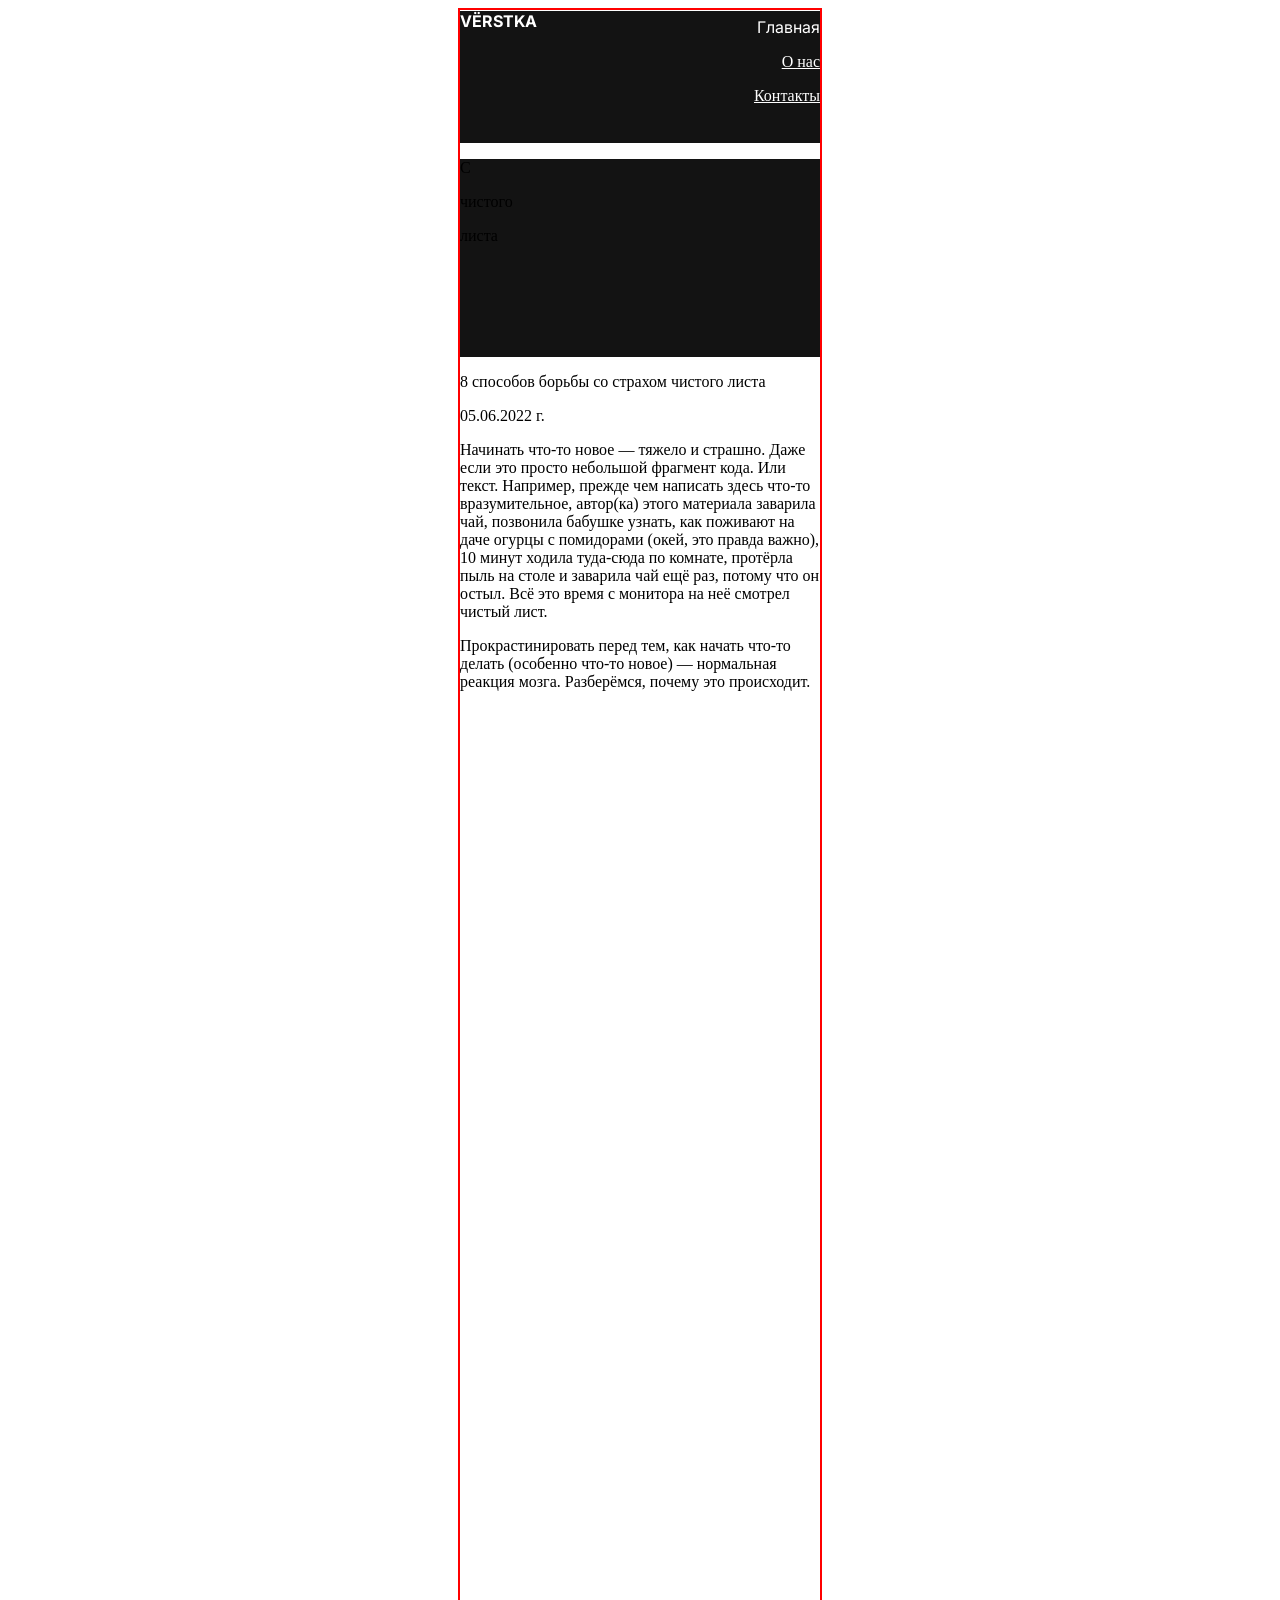
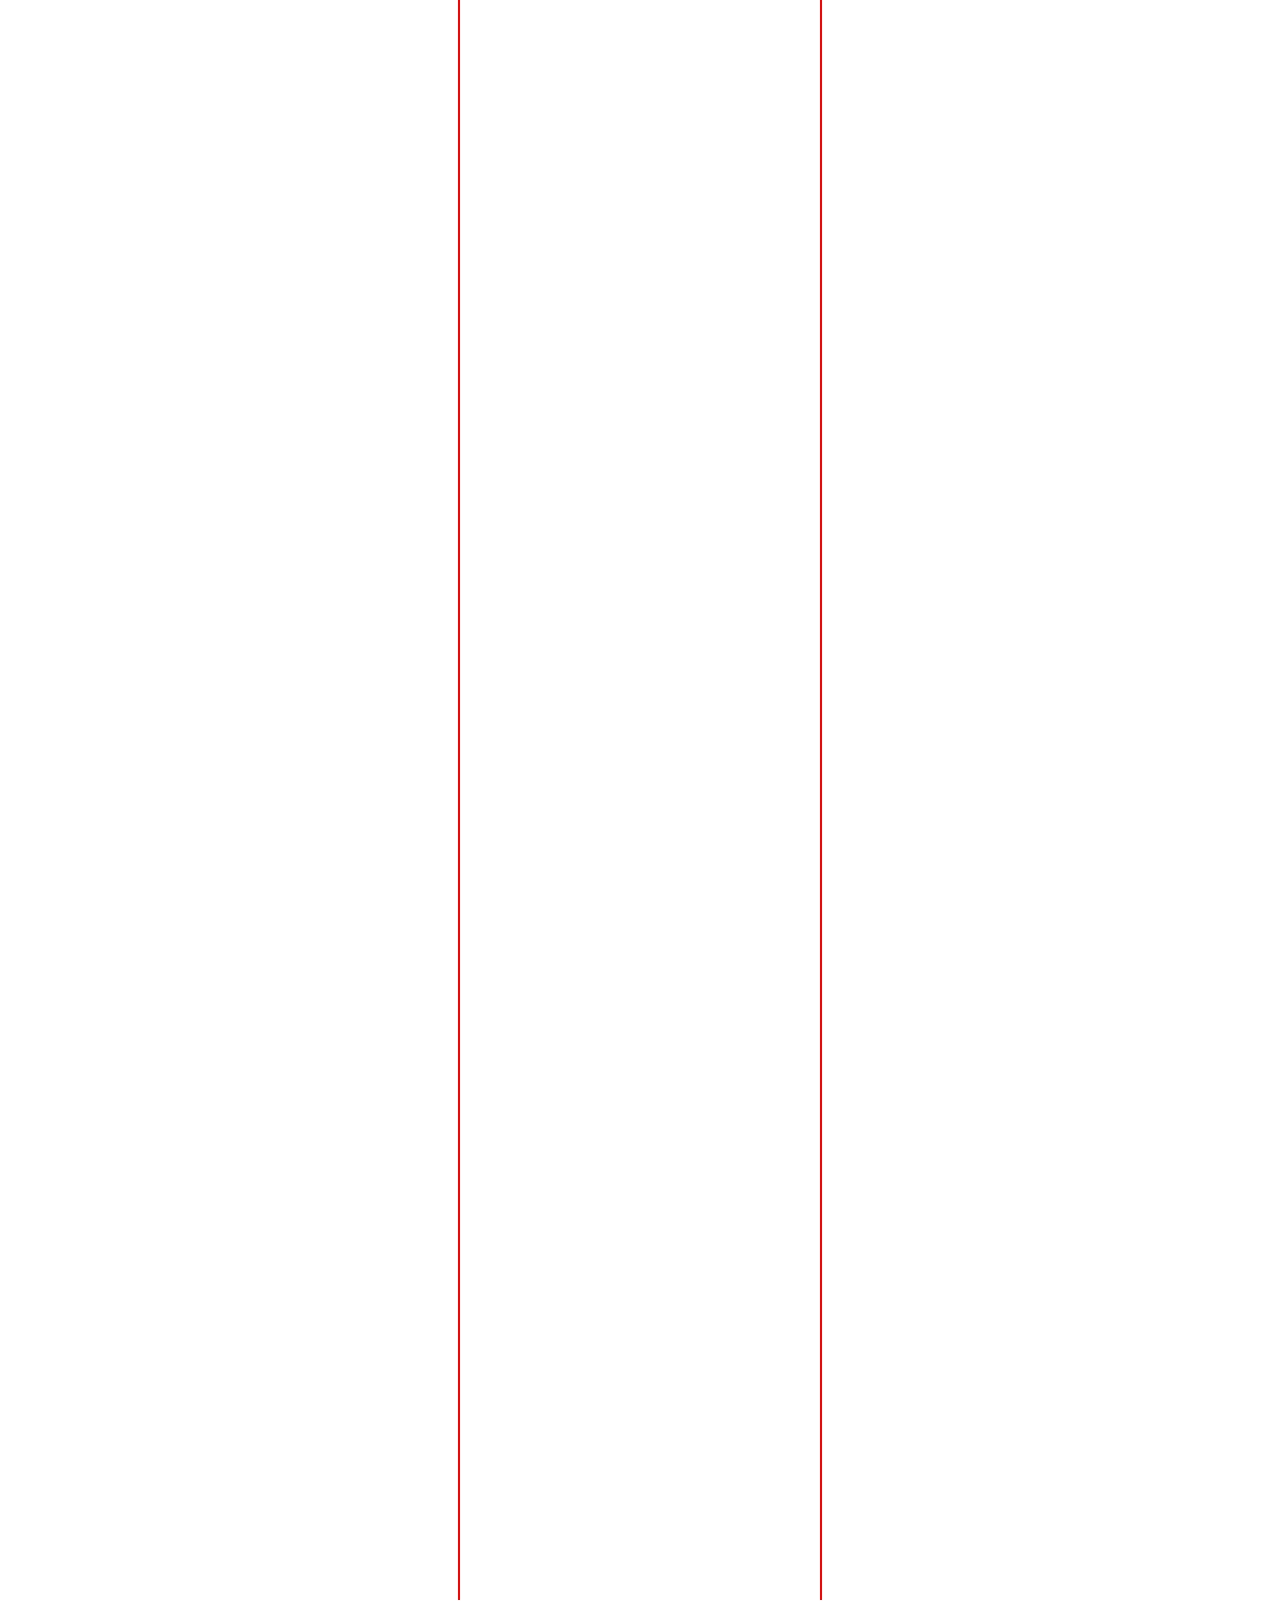
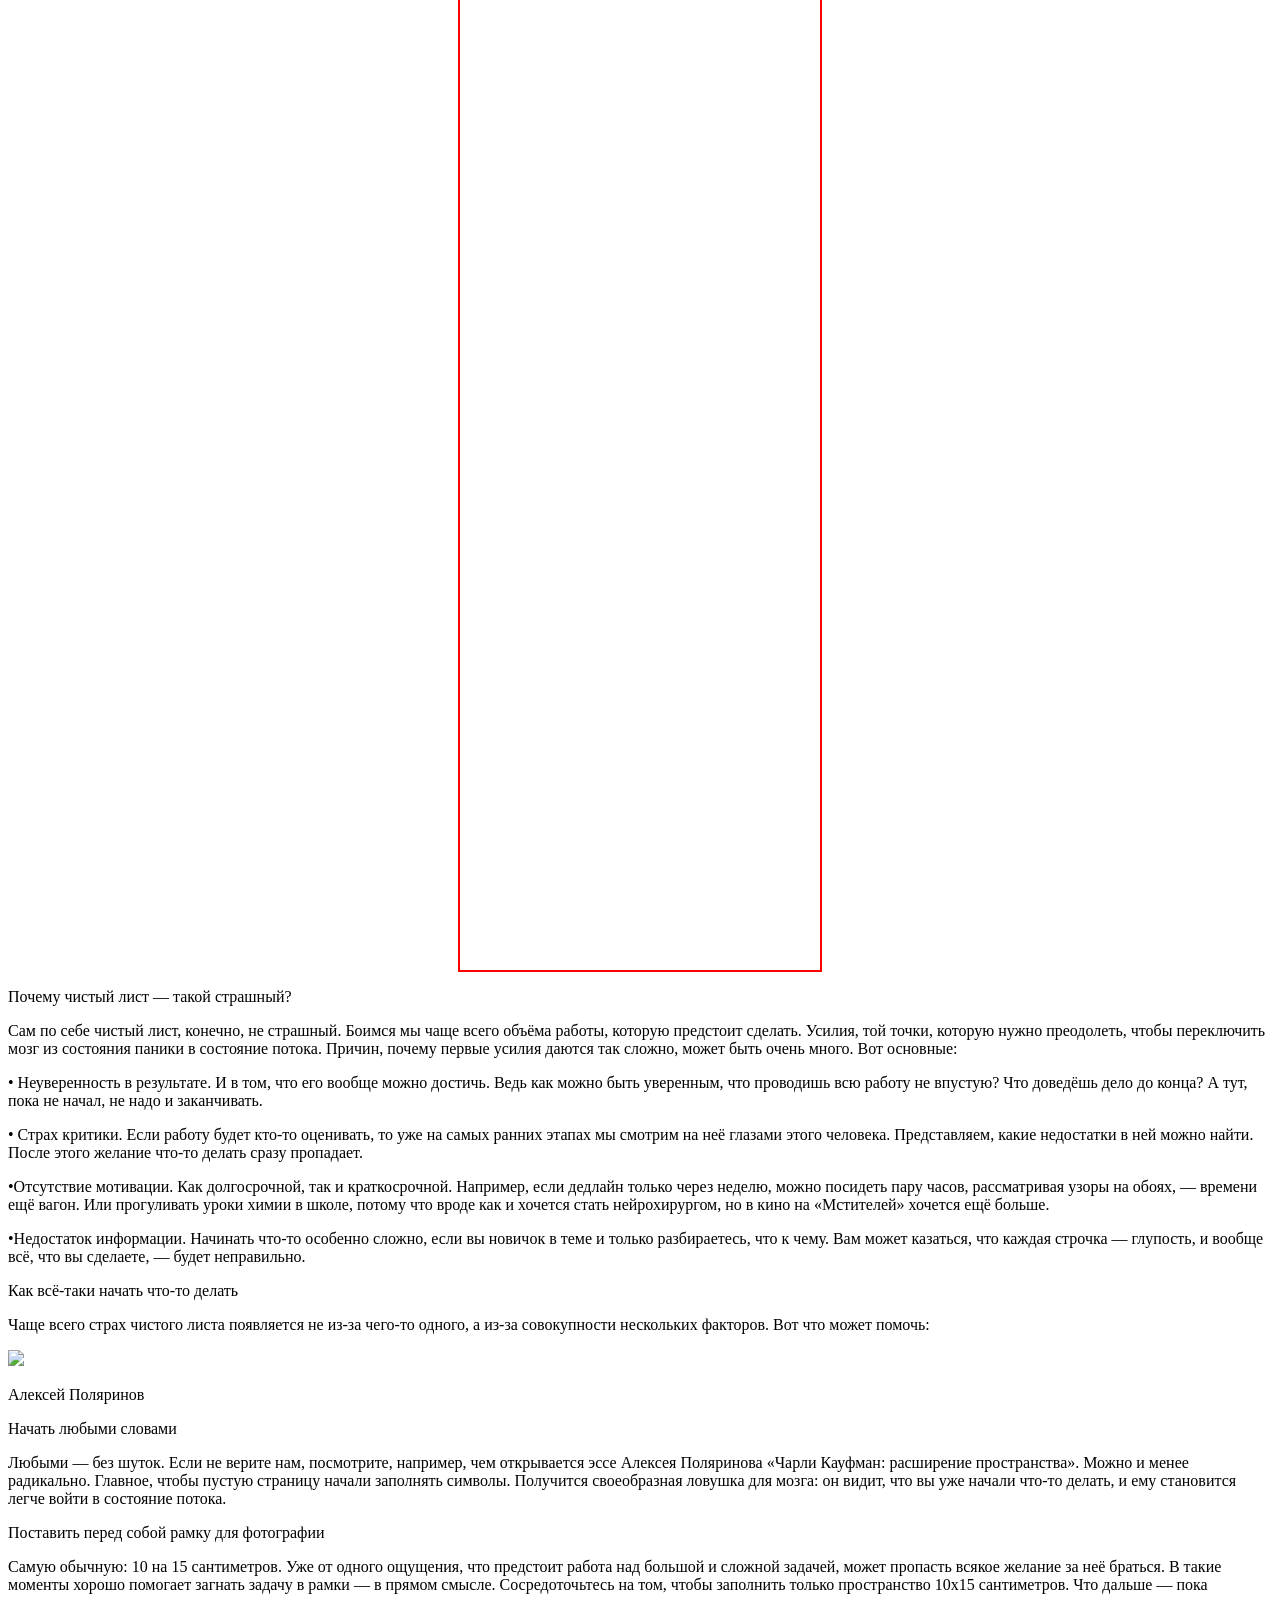
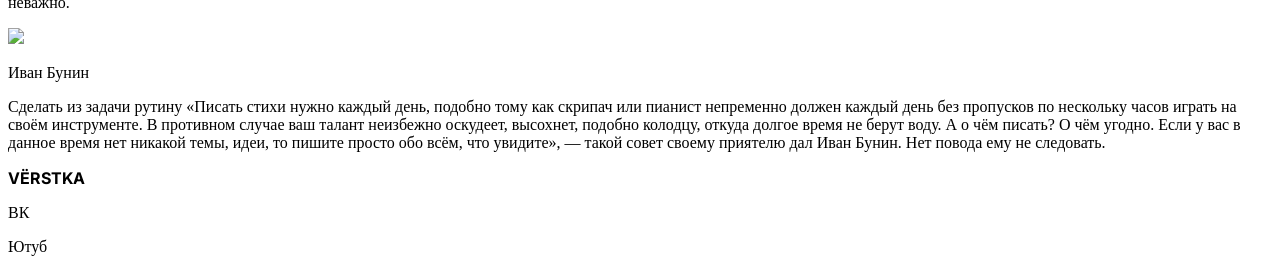
==== index.html @ 309ac6ca "Add files via upload" ====
<!DOCTYPE html>
<html>
<head>
	<meta charset="utf-8">
	<meta name="viewport" content="width=device-width, initial-scale=1">
	<title>#1 C чистого листа</title>
	<link rel="stylesheet" type="text/css" 
	href="orange.css">
	<link rel="preconnect" href="https://fonts.googleapis.com">
	<link rel="preconnect" href="https://fonts.gstatic.com" crossorigin>
	<link href="https://fonts.googleapis.com/css2?family=Inter:ital,opsz,wght@0,14..32,100..900;1,14..32,100..900&display=swap" rel="stylesheet">
	<meta charset="utf-8">
	<meta name="viewport" content="width=device-width, initial-scale=1">
</head>
<body  >
<div class="body">
		<div class="header">
	<p class="VЁRSTKA">VЁRSTKA</p>
	<p class="right" class="">Главная</p>
	<p class="header-text" class="">О нас</p>
	<p class="header-text" class="">Контакты</p>
</div>
	<div class="title">
	<p class="title-maintext">С</p>	
	<p class="title-text">чистого</p>
	<p class="title-minitext">листа</p>
</div>
<div class="black-content">
	<p class="black-text">8 способов борьбы со страхом чистого листа</p>
	<p class="black-data">05.06.2022 г.</p>
	<p class="black-info">Начинать что-то новое — тяжело и страшно. Даже если это просто небольшой фрагмент кода. Или текст. Например, прежде чем написать здесь что-то вразумительное, автор(ка) этого материала заварила чай, позвонила бабушке узнать, как поживают на даче огурцы с помидорами (окей, это правда важно), 10 минут ходила туда-сюда по комнате, протёрла пыль на столе и заварила чай ещё раз, потому что он остыл. Всё это время с монитора на неё смотрел чистый лист.</p>
	<p class="black-footer">Прокрастинировать перед тем, как начать что-то делать (особенно что-то новое) — нормальная реакция мозга. Разберёмся, почему это происходит.</p>
</div>
	</div>
	<div class="yellow-content">
	<p class="yellow-title">Почему чистый лист
— такой cтрашный?</p>
	<p class="yellow-info">Сам по себе чистый лист, конечно, не страшный. Боимся мы чаще всего объёма работы, которую предстоит сделать. Усилия, той точки, которую нужно преодолеть, чтобы переключить мозг из состояния паники в состояние потока. Причин, почему первые усилия даются так сложно, может быть очень много. Вот основные:</p>
	<p class="yellow-text">&bull; Неуверенность в результате. И в том, что его вообще можно достичь. Ведь как можно быть уверенным, что проводишь всю работу не впустую? Что доведёшь дело до конца? А тут, пока не начал, не надо и заканчивать.</p>
	<p class="yellow-text">&bull; Страх критики. Если работу будет кто-то оценивать, то уже на самых ранних этапах мы смотрим на неё глазами этого человека. Представляем, какие недостатки в ней можно найти. После этого желание что-то делать сразу пропадает.</p>
	<p class="yellow-text">&bull;Отсутствие мотивации. Как долгосрочной, так и краткосрочной. Например, если дедлайн только через неделю, можно посидеть пару часов, рассматривая узоры на обоях, — времени ещё вагон. Или прогуливать уроки химии в школе, потому что вроде как и хочется стать нейрохирургом, но в кино на «Мстителей» хочется ещё больше. </p>
	<p class="yellow-text">&bull;Недостаток информации. Начинать что-то особенно сложно, если вы новичок в теме и только разбираетесь, что к чему. Вам может казаться, что каждая строчка — глупость, и вообще всё, что вы сделаете, — будет неправильно.</p>
</div>
<div class="black-contents">
		<p class="black-title">Как всё-таки начать
	что-то делать</p>
	<p class="black-minitext">Чаще всего страх чистого листа появляется не из-за чего-то одного, а из-за совокупности нескольких факторов. Вот что может помочь:</p>
	<div class="panel-1">
		<img class="panel-img" src="https://avatars.mds.yandex.net/i?id=556b0f1dc5776947f7e5a7aef8f7756a_l-5235529-images-thumbs&n=13">
		<p class="panel-text">Алексей Поляринов</p>
		<p class="panel-info">Начать любыми словами</p>
		<p class="panel-info">Любыми — без шуток. Если не верите нам, посмотрите, например, чем открывается эссе Алексея Поляринова «Чарли Кауфман: расширение пространства». Можно и менее радикально. Главное, чтобы пустую страницу начали заполнять символы. Получится своеобразная ловушка для мозга: он видит, что вы уже начали что-то делать, и ему становится легче войти в состояние потока.</p>
	</div>
	<div class="panel-2">
		<p class="panel-info2">Поставить перед собой рамку для фотографии</p>
		<p class="panel-info">Самую обычную: 10 на 15 сантиметров. Уже от одного ощущения, что предстоит работа над большой и сложной задачей, может пропасть всякое желание за неё браться. В такие моменты хорошо помогает загнать задачу в рамки — в прямом смысле. Сосредоточьтесь на том, чтобы заполнить только пространство 10х15 сантиметров. Что дальше — пока неважно.</p>
	</div>
	<div class="panel-3">
		<img class="panel-img" src="https://dasart.ru/userdata/image/0b/46/0b465e1678a9b79bf3936482d8c71673.jpg">
		<p class="panel-text">Иван Бунин</p>
		<p class="panel-info">Сделать из задачи рутину
«Писать стихи нужно каждый день, подобно тому как скрипач или пианист непременно должен каждый день без пропусков по нескольку часов играть на своём инструменте. В противном случае ваш талант неизбежно оскудеет, высохнет, подобно колодцу, откуда долгое время не берут воду. А о чём писать? О чём угодно. Если у вас в данное время нет никакой темы, идеи, то пишите просто обо всём, что увидите», — такой совет своему приятелю дал Иван Бунин. Нет повода ему не следовать.</p>
	</div>
</div>

<div class="footer">
	<p class="VЁRSTKA">VЁRSTKA</p>
	<p class="text-1">ВК</p>
	<p class="text-2">Ютуб</p>
</div>

</body>
</html>
---- orange.css ----
.body{
width: 360px;
height: 4160px;
angle: 0 deg;
opacity: 1;
border: 2px solid red;
margin: auto;
}
.header{
	width: 360px;
height: 132px;
background:#131313 ;
color: white;
margin-top: -15px;
}
.VЁRSTKA{
	font-family: 'Inter', sans-serif;
	 font-weight: bold;
}
.right{
text-align: right;
margin-top: -30px;	
font-family: 'Inter', sans-serif;
}
.header-text {
    text-align: right;
    text-decoration: underline;
}
.title{
	width: 360px;
height: 198px;
background:#131313 ;
background-image: url'image.png';
}
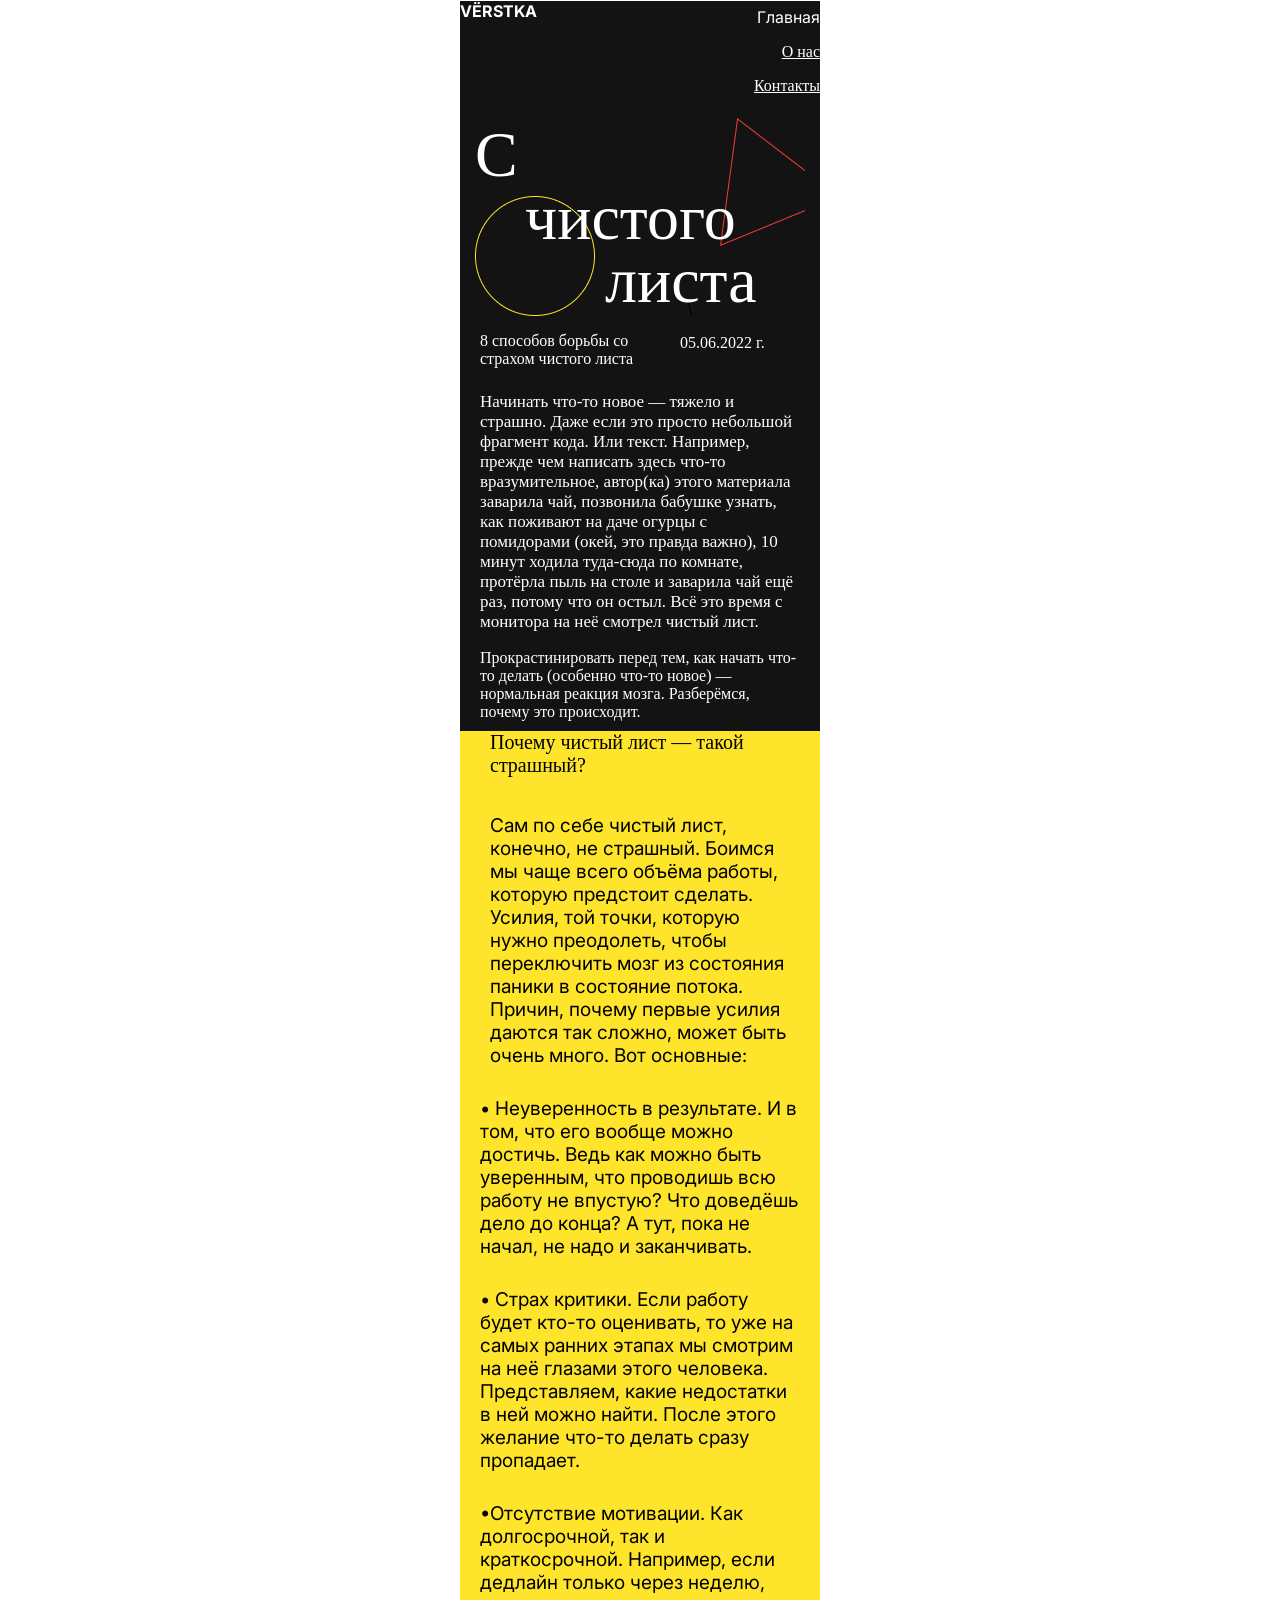
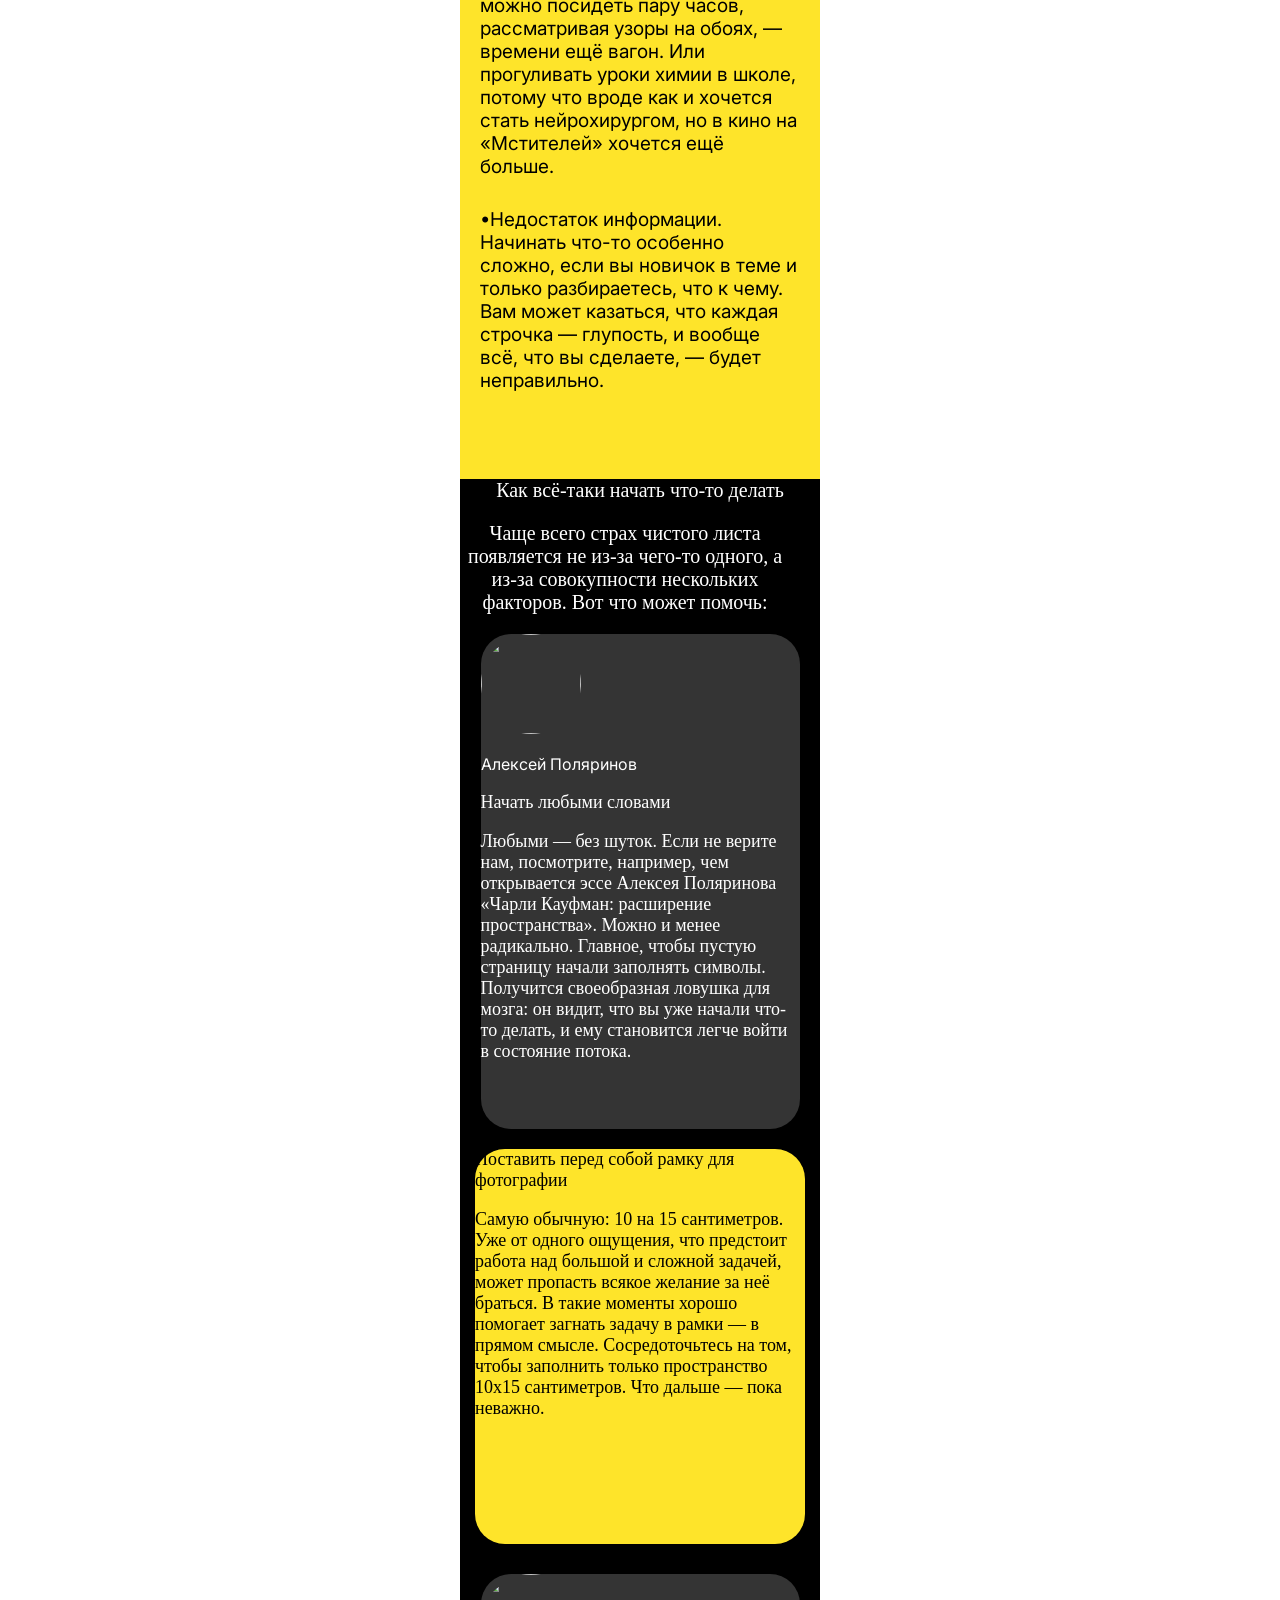
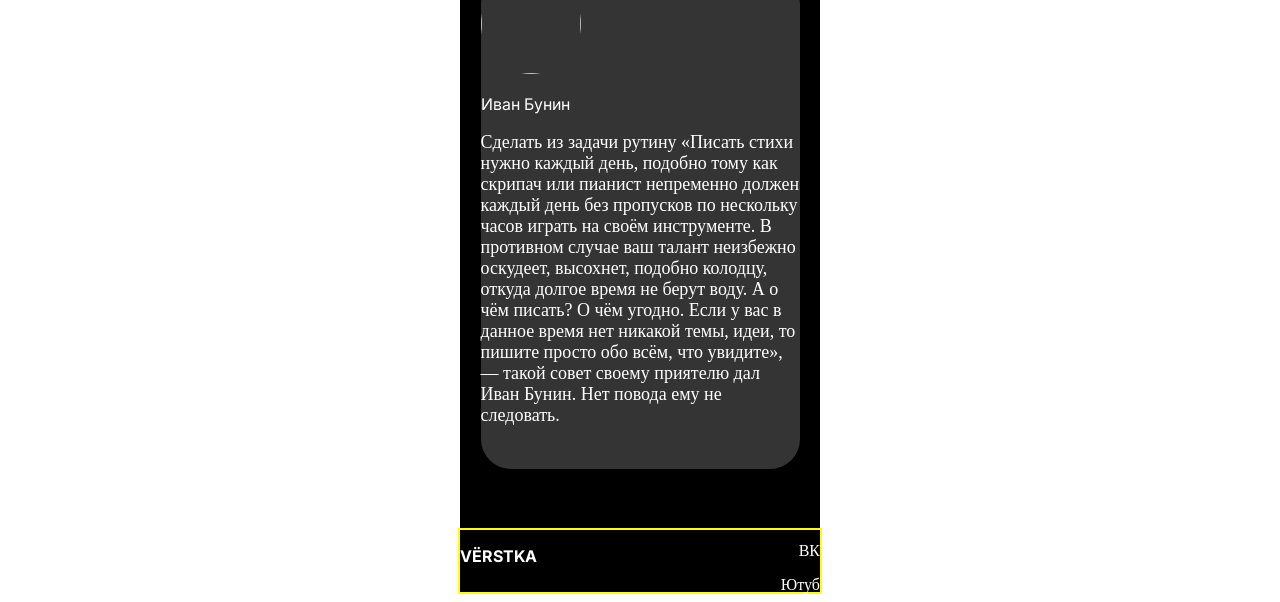
==== commit 5d13d56e: "Add files via upload" ====
--- a/index.html
+++ b/index.html
@@ -5,7 +5,7 @@
 	<meta name="viewport" content="width=device-width, initial-scale=1">
 	<title>#1 C чистого листа</title>
 	<link rel="stylesheet" type="text/css" 
-	href="orange.css">
+	href="style.css">
 	<link rel="preconnect" href="https://fonts.googleapis.com">
 	<link rel="preconnect" href="https://fonts.gstatic.com" crossorigin>
 	<link href="https://fonts.googleapis.com/css2?family=Inter:ital,opsz,wght@0,14..32,100..900;1,14..32,100..900&display=swap" rel="stylesheet">
@@ -14,53 +14,53 @@
 </head>
 <body  >
 <div class="body">
-		<div class="header">
-	<p class="VЁRSTKA">VЁRSTKA</p>
-	<p class="right" class="">Главная</p>
-	<p class="header-text" class="">О нас</p>
-	<p class="header-text" class="">Контакты</p>
-</div>
-	<div class="title">
-	<p class="title-maintext">С</p>	
-	<p class="title-text">чистого</p>
-	<p class="title-minitext">листа</p>
-</div>
-<div class="black-content">
-	<p class="black-text">8 способов борьбы со страхом чистого листа</p>
-	<p class="black-data">05.06.2022 г.</p>
-	<p class="black-info">Начинать что-то новое — тяжело и страшно. Даже если это просто небольшой фрагмент кода. Или текст. Например, прежде чем написать здесь что-то вразумительное, автор(ка) этого материала заварила чай, позвонила бабушке узнать, как поживают на даче огурцы с помидорами (окей, это правда важно), 10 минут ходила туда-сюда по комнате, протёрла пыль на столе и заварила чай ещё раз, потому что он остыл. Всё это время с монитора на неё смотрел чистый лист.</p>
-	<p class="black-footer">Прокрастинировать перед тем, как начать что-то делать (особенно что-то новое) — нормальная реакция мозга. Разберёмся, почему это происходит.</p>
-</div>
+	<div class="header">
+		<p class="VЁRSTKA">VЁRSTKA</p>
+		<p class="right" class="">Главная</p>
+		<p class="header-text" class="">О нас</p>
+		<p class="header-text" class="">Контакты</p>
 	</div>
-	<div class="yellow-content">
-	<p class="yellow-title">Почему чистый лист
-— такой cтрашный?</p>
-	<p class="yellow-info">Сам по себе чистый лист, конечно, не страшный. Боимся мы чаще всего объёма работы, которую предстоит сделать. Усилия, той точки, которую нужно преодолеть, чтобы переключить мозг из состояния паники в состояние потока. Причин, почему первые усилия даются так сложно, может быть очень много. Вот основные:</p>
-	<p class="yellow-text">&bull; Неуверенность в результате. И в том, что его вообще можно достичь. Ведь как можно быть уверенным, что проводишь всю работу не впустую? Что доведёшь дело до конца? А тут, пока не начал, не надо и заканчивать.</p>
-	<p class="yellow-text">&bull; Страх критики. Если работу будет кто-то оценивать, то уже на самых ранних этапах мы смотрим на неё глазами этого человека. Представляем, какие недостатки в ней можно найти. После этого желание что-то делать сразу пропадает.</p>
-	<p class="yellow-text">&bull;Отсутствие мотивации. Как долгосрочной, так и краткосрочной. Например, если дедлайн только через неделю, можно посидеть пару часов, рассматривая узоры на обоях, — времени ещё вагон. Или прогуливать уроки химии в школе, потому что вроде как и хочется стать нейрохирургом, но в кино на «Мстителей» хочется ещё больше. </p>
-	<p class="yellow-text">&bull;Недостаток информации. Начинать что-то особенно сложно, если вы новичок в теме и только разбираетесь, что к чему. Вам может казаться, что каждая строчка — глупость, и вообще всё, что вы сделаете, — будет неправильно.</p>
-</div>
-<div class="black-contents">
-		<p class="black-title">Как всё-таки начать
-	что-то делать</p>
-	<p class="black-minitext">Чаще всего страх чистого листа появляется не из-за чего-то одного, а из-за совокупности нескольких факторов. Вот что может помочь:</p>
-	<div class="panel-1">
-		<img class="panel-img" src="https://avatars.mds.yandex.net/i?id=556b0f1dc5776947f7e5a7aef8f7756a_l-5235529-images-thumbs&n=13">
-		<p class="panel-text">Алексей Поляринов</p>
-		<p class="panel-info">Начать любыми словами</p>
-		<p class="panel-info">Любыми — без шуток. Если не верите нам, посмотрите, например, чем открывается эссе Алексея Поляринова «Чарли Кауфман: расширение пространства». Можно и менее радикально. Главное, чтобы пустую страницу начали заполнять символы. Получится своеобразная ловушка для мозга: он видит, что вы уже начали что-то делать, и ему становится легче войти в состояние потока.</p>
+		<div class="title">
+		<p class="title-maintext">С</p>	
+		<p class="title-text">чистого</p>
+		<p class="title-minitext">листа</p>
+		</div>
+		<div class="black-content">
+		<p class="black-text">8 способов борьбы со страхом чистого листа</p>
+		<p class="black-data">05.06.2022 г.</p>
+		<p class="black-info">Начинать что-то новое — тяжело и страшно. Даже если это просто небольшой фрагмент кода. Или текст. Например, прежде чем написать здесь что-то вразумительное, автор(ка) этого материала заварила чай, позвонила бабушке узнать, как поживают на даче огурцы с помидорами (окей, это правда важно), 10 минут ходила туда-сюда по комнате, протёрла пыль на столе и заварила чай ещё раз, потому что он остыл. Всё это время с монитора на неё смотрел чистый лист.</p>
+		<p class="black-footer">Прокрастинировать перед тем, как начать что-то делать (особенно что-то новое) — нормальная реакция мозга. Разберёмся, почему это происходит.</p>
 	</div>
-	<div class="panel-2">
-		<p class="panel-info2">Поставить перед собой рамку для фотографии</p>
-		<p class="panel-info">Самую обычную: 10 на 15 сантиметров. Уже от одного ощущения, что предстоит работа над большой и сложной задачей, может пропасть всякое желание за неё браться. В такие моменты хорошо помогает загнать задачу в рамки — в прямом смысле. Сосредоточьтесь на том, чтобы заполнить только пространство 10х15 сантиметров. Что дальше — пока неважно.</p>
+		</div>
+		<div class="yellow-content">
+		<p class="yellow-title">Почему чистый лист
+	— такой cтрашный?</p>
+		<p class="yellow-info">Сам по себе чистый лист, конечно, не страшный. Боимся мы чаще всего объёма работы, которую предстоит сделать. Усилия, той точки, которую нужно преодолеть, чтобы переключить мозг из состояния паники в состояние потока. Причин, почему первые усилия даются так сложно, может быть очень много. Вот основные:</p>
+		<p class="yellow-text">&bull; Неуверенность в результате. И в том, что его вообще можно достичь. Ведь как можно быть уверенным, что проводишь всю работу не впустую? Что доведёшь дело до конца? А тут, пока не начал, не надо и заканчивать.</p>
+		<p class="yellow-text">&bull; Страх критики. Если работу будет кто-то оценивать, то уже на самых ранних этапах мы смотрим на неё глазами этого человека. Представляем, какие недостатки в ней можно найти. После этого желание что-то делать сразу пропадает.</p>
+		<p class="yellow-text">&bull;Отсутствие мотивации. Как долгосрочной, так и краткосрочной. Например, если дедлайн только через неделю, можно посидеть пару часов, рассматривая узоры на обоях, — времени ещё вагон. Или прогуливать уроки химии в школе, потому что вроде как и хочется стать нейрохирургом, но в кино на «Мстителей» хочется ещё больше. </p>
+		<p class="yellow-text">&bull;Недостаток информации. Начинать что-то особенно сложно, если вы новичок в теме и только разбираетесь, что к чему. Вам может казаться, что каждая строчка — глупость, и вообще всё, что вы сделаете, — будет неправильно.</p>
 	</div>
-	<div class="panel-3">
-		<img class="panel-img" src="https://dasart.ru/userdata/image/0b/46/0b465e1678a9b79bf3936482d8c71673.jpg">
-		<p class="panel-text">Иван Бунин</p>
-		<p class="panel-info">Сделать из задачи рутину
-«Писать стихи нужно каждый день, подобно тому как скрипач или пианист непременно должен каждый день без пропусков по нескольку часов играть на своём инструменте. В противном случае ваш талант неизбежно оскудеет, высохнет, подобно колодцу, откуда долгое время не берут воду. А о чём писать? О чём угодно. Если у вас в данное время нет никакой темы, идеи, то пишите просто обо всём, что увидите», — такой совет своему приятелю дал Иван Бунин. Нет повода ему не следовать.</p>
-	</div>
+	<div class="black-contents">
+			<p class="black-title">Как всё-таки начать
+		что-то делать</p>
+		<p class="black-minitext">Чаще всего страх чистого листа появляется не из-за чего-то одного, а из-за совокупности нескольких факторов. Вот что может помочь:</p>
+		<div class="panel-1">
+			<img class="panel-img" src="https://avatars.mds.yandex.net/i?id=556b0f1dc5776947f7e5a7aef8f7756a_l-5235529-images-thumbs&n=13">
+			<p class="panel-text">Алексей Поляринов</p>
+			<p class="panel-info">Начать любыми словами</p>
+			<p class="panel-info">Любыми — без шуток. Если не верите нам, посмотрите, например, чем открывается эссе Алексея Поляринова «Чарли Кауфман: расширение пространства». Можно и менее радикально. Главное, чтобы пустую страницу начали заполнять символы. Получится своеобразная ловушка для мозга: он видит, что вы уже начали что-то делать, и ему становится легче войти в состояние потока.</p>
+		</div>
+		<div class="panel-2">
+			<p class="panel-info2">Поставить перед собой рамку для фотографии</p>
+			<p class="panel-info">Самую обычную: 10 на 15 сантиметров. Уже от одного ощущения, что предстоит работа над большой и сложной задачей, может пропасть всякое желание за неё браться. В такие моменты хорошо помогает загнать задачу в рамки — в прямом смысле. Сосредоточьтесь на том, чтобы заполнить только пространство 10х15 сантиметров. Что дальше — пока неважно.</p>
+		</div>
+		<div class="panel-3">
+			<img class="panel-img" src="https://dasart.ru/userdata/image/0b/46/0b465e1678a9b79bf3936482d8c71673.jpg">
+			<p class="panel-text">Иван Бунин</p>
+			<p class="panel-info">Сделать из задачи рутину
+	«Писать стихи нужно каждый день, подобно тому как скрипач или пианист непременно должен каждый день без пропусков по нескольку часов играть на своём инструменте. В противном случае ваш талант неизбежно оскудеет, высохнет, подобно колодцу, откуда долгое время не берут воду. А о чём писать? О чём угодно. Если у вас в данное время нет никакой темы, идеи, то пишите просто обо всём, что увидите», — такой совет своему приятелю дал Иван Бунин. Нет повода ему не следовать.</p>
+		</div>
 </div>
 
 <div class="footer">
--- a/style.css
+++ b/style.css
@@ -0,0 +1,172 @@
+.body{
+width: 360px;
+height: 760px;
+background:#131313 ;
+margin: auto;
+
+}
+.header{
+	width: 360px;
+height: 132px;
+background:#131313 ;
+color: white;
+margin-top: -15px;
+}
+.VЁRSTKA{
+	font-family: 'Inter', sans-serif;
+	 font-weight: bold;
+}
+.right{
+text-align: right;
+margin-top: -30px;	
+font-family: 'Inter', sans-serif;
+}
+.header-text {
+    text-align: right;
+    text-decoration: underline;
+}
+.title{
+	width: 330px;
+height: 198px;
+background-image: url('image.png');
+margin: auto;
+color: white;
+
+}
+.title-maintext{
+	font-size: 64px;
+	margin-top: -15px;
+}
+.title-text{
+font-size: 64px;
+	margin-top: -75px;	
+	margin-left: 50px;
+}
+.title-minitext{
+	font-size: 64px;
+	margin-top: -75px;
+	margin-left: 130px;
+}
+.black-content{
+	width: 320px;
+	height: 453px;
+	color: white;
+	margin: auto;
+}
+.black-text{
+width: 160px;
+}
+.black-data{
+margin-left: 200px;
+margin-top: -50px;
+}
+.black-info{
+	margin-top: 40px;
+font-size: 17px;
+}
+.yellow-content{
+	background: #FEE42A;
+	width: 360px;
+	height: 1368px;
+	color: black;
+	margin: auto;
+	margin-top: -50px;
+}
+.yellow-title{
+	margin-left: 30px;
+width: 300px;
+height: 63px;
+font-size: 20px;
+}
+.yellow-info{
+	font-family: Inter;
+width:300px ;
+margin: auto;
+font-size: 19px;
+}
+.yellow-text{
+	margin-top: 40px;
+	font-family: Inter;
+margin: auto;
+margin-top: 30px;
+font-size: 19px;
+width: 320px;
+}
+.black-contents{
+	margin-top: -20px;
+	width: 360px;
+height: 1649px;
+angle: 0 deg;
+opacity: 1;
+gap: 32px;
+top: 2289px;
+left: 20px;
+background: black;
+color: white;
+margin: auto;
+}
+.black-title{
+	margin-top: -20px;
+	font-size: 20px;
+	text-align: center;
+}
+.black-minitext{
+	width: 330px;
+	font-size: 20px;
+	text-align: center;
+}
+.panel-1{
+	width: 319px;
+height: 495px;
+background: #343434;
+border-radius: 30px;
+color: white;
+margin: auto;
+}
+.panel-img{
+	width: 100px;
+	height: 100px;
+	border-radius: 100px;
+}
+.panel-text{
+	font-family: Inter;
+}
+.panel-info{
+	font-size: 18px;
+}
+.panel-2{
+	width: 330px;
+height: 395px;
+background:#FEE42A ;
+border-radius: 30px;
+color: black;
+margin: auto;
+}
+.panel-info2{
+	margin-top: 20px;
+	font-size: 18px;
+}
+.panel-3{
+	width: 319px;
+height: 495px;
+background: #343434;
+border-radius: 30px;
+color: white;
+margin: auto;
+margin-top: 30px;
+}
+.footer{
+	width: 360px;
+height: 62px;
+border: 2px solid yellow;
+background:black ;
+margin: auto;
+color: white;
+}
+.text-1{
+	margin-top: -40px;
+	text-align: right;
+}
+.text-2{
+	text-align: right;	
+}
